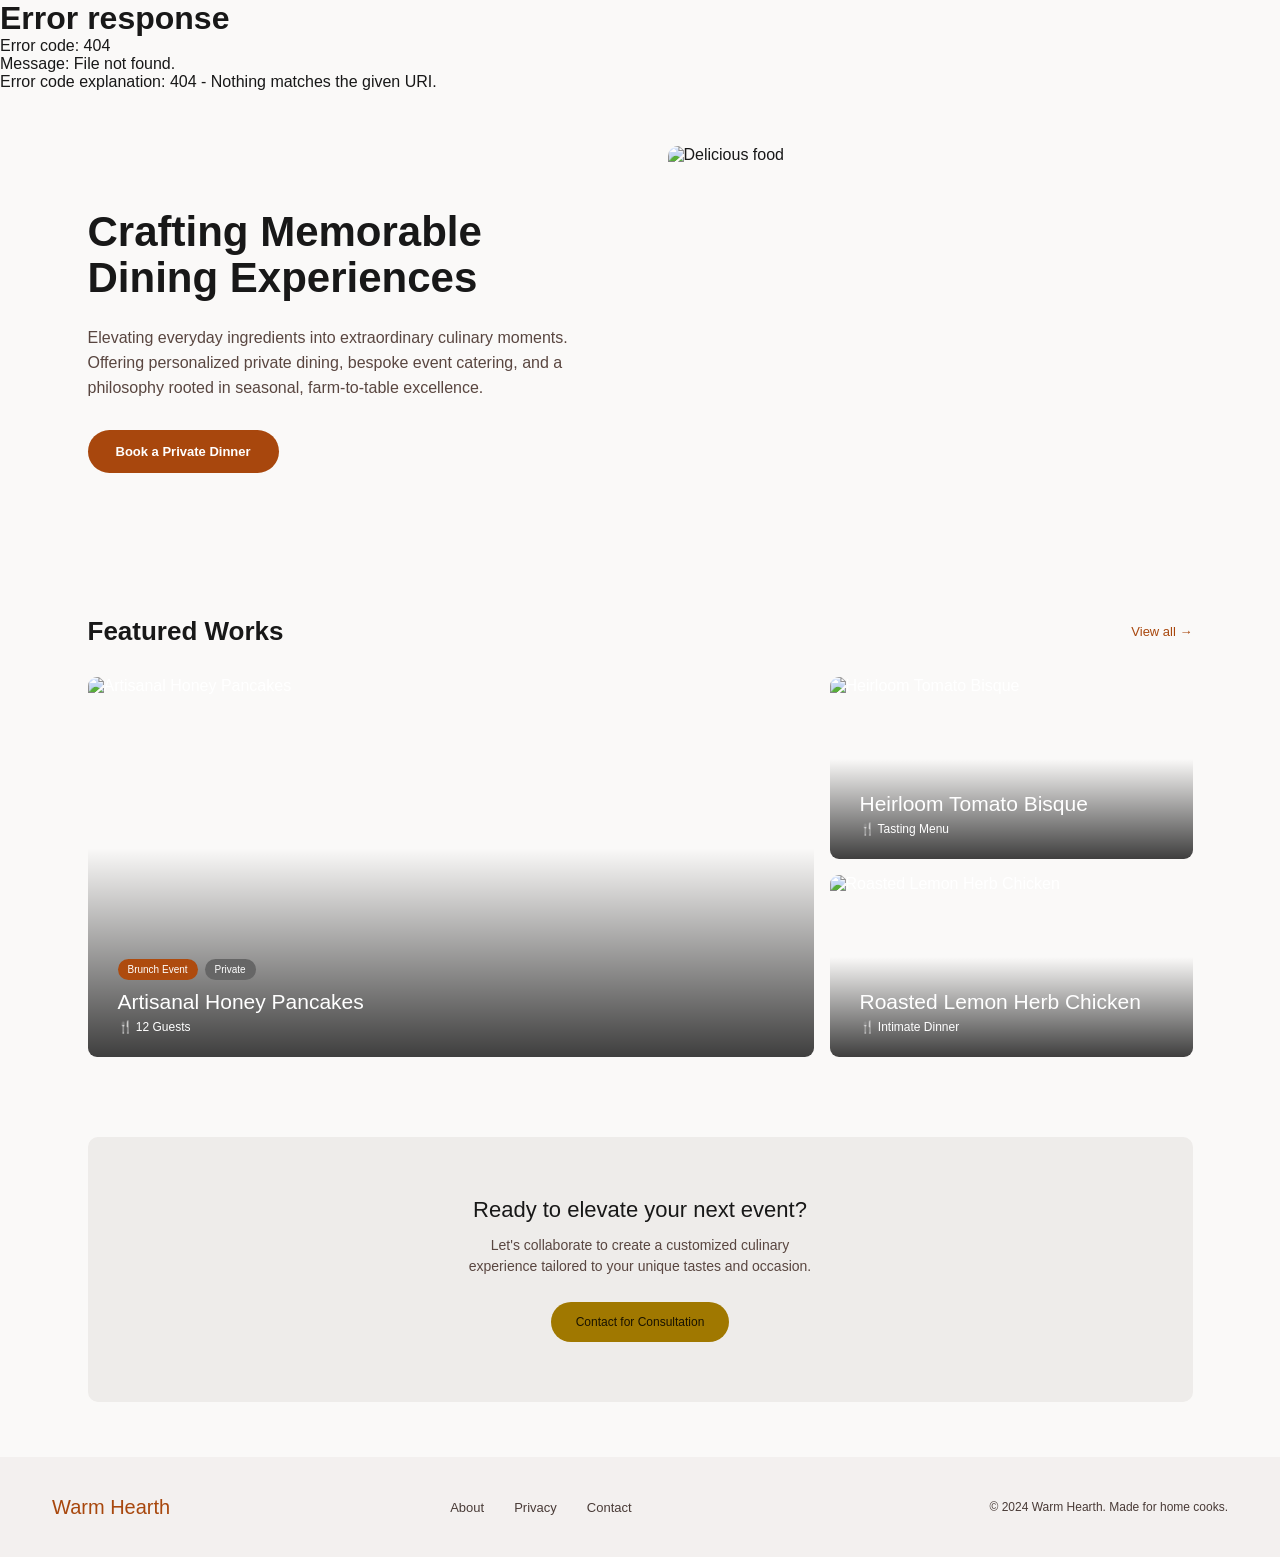
==== index.html @ 5e0e545a "Create Chef Elena website" ====
<!DOCTYPE html>
<html lang="en">

<head>

    <meta charset="UTF-8">

    <meta name="viewport" content="width=device-width, initial-scale=1.0">

    <title>Warm Hearth - Home</title>

    <link rel="stylesheet" href="style.css">

</head>

<body>

    <div id="navbar"></div>

    <section class="hero">

        <div class="hero-text">

            <h1>
                Crafting Memorable<br>
                Dining Experiences
            </h1>

            <p>
                Elevating everyday ingredients into extraordinary culinary
                moments. Offering personalized private dining, bespoke
                event catering, and a philosophy rooted in seasonal,
                farm-to-table excellence.
            </p>

            <a href="#" class="main-button">
                Book a Private Dinner
            </a>

        </div>


        <div class="hero-image">

            <img
                src="https://images.unsplash.com/photo-1547592180-85f173990554?auto=format&fit=crop&w=1200&q=80"
                alt="Delicious food"
            >

        </div>

    </section>
    <section class="featured">

        <div class="section-heading">

            <h2>
                Featured Works
            </h2>

            <a href="projects.html">
                View all →
            </a>

        </div>


        <div class="works">

            <div class="work-card big-card">

                <img
                    src="https://images.unsplash.com/photo-1528207776546-365bb710ee93?auto=format&fit=crop&w=1200&q=80"
                    alt="Artisanal Honey Pancakes"
                >

                <div class="card-content">

                    <div class="tags">

                        <span class="orange-tag">
                            Brunch Event
                        </span>

                        <span class="gray-tag">
                            Private
                        </span>

                    </div>

                    <h3>
                        Artisanal Honey Pancakes
                    </h3>

                    <p>
                        🍴 12 Guests
                    </p>

                </div>

            </div>
            <div class="right-cards">

                <div class="work-card small-card">

                    <img
                        src="https://images.unsplash.com/photo-1547592180-85f173990554?auto=format&fit=crop&w=800&q=80"
                        alt="Heirloom Tomato Bisque"
                    >

                    <div class="card-content">

                        <h3>
                            Heirloom Tomato Bisque
                        </h3>

                        <p>
                            🍴 Tasting Menu
                        </p>

                    </div>

                </div>


                <div class="work-card small-card">

                    <img
                        src="https://images.unsplash.com/photo-1532550907401-a500c9a57435?auto=format&fit=crop&w=800&q=80"
                        alt="Roasted Lemon Herb Chicken"
                    >

                    <div class="card-content">

                        <h3>
                            Roasted Lemon Herb Chicken
                        </h3>

                        <p>
                            🍴 Intimate Dinner
                        </p>

                    </div>

                </div>

            </div>

        </div>

    </section>


    <section class="cta">

        <h2>
            Ready to elevate your next event?
        </h2>

        <p>
            Let's collaborate to create a customized culinary<br>
            experience tailored to your unique tastes and occasion.
        </p>

        <a href="#" class="cta-button">
            Contact for Consultation
        </a>

    </section>
    <div id="footer"></div>
    <script>

        fetch("navbar.html")
            .then(response => response.text())
            .then(data => {

                document.getElementById("navbar").innerHTML = data;
                document.querySelector(".home-link").classList.add("active");

            });


        fetch("footer.html")
            .then(response => response.text())
            .then(data => {

                document.getElementById("footer").innerHTML = data;

            });

    </script>


</body>

</html>
---- style.css ----
*{
    margin: 0;
    padding: 0;
    box-sizing: border-box;
}

body {
    font-family: Arial, sans-serif;
    background: #faf9f8;
    color: #181818;
}

a {
    text-decoration: none;
    color: inherit;
}



.navbar {
    width: 100%;
    height: 70px;

    display: flex;
    align-items: center;

    padding: 0 52px;

    background: #fff;

    border-bottom: 1px solid #e8e5e3;
}



.logo {
    color: #a8470d;

    font-size: 36px;

    font-weight: 600;

    letter-spacing: -1px;
}



.nav-links {
    display: flex;

    align-items: center;

    gap: 38px;

    margin-left: auto;

    margin-right: 240px;
}

.nav-links a {
    position: relative;

    font-size: 14px;

    color: #33251f;

    padding: 25px 0;
}



.nav-links a.active {
    color: #9e3f0b;
}

.nav-links a.active::after {
    content: "";

    position: absolute;

    left: 0;

    bottom: 16px;

    width: 100%;

    height: 2px;

    background: #a8470d;
}



.nav-icons {
    display: flex;

    align-items: center;

    gap: 23px;

    font-size: 24px;

    color: #38261f;
}

.nav-icons span {
    cursor: pointer;
}




.hero {
    max-width: 1105px;

    margin: 55px auto;

    display: grid;

    grid-template-columns: 1fr 1fr;

    gap: 55px;

    align-items: center;
}

.hero-text h1 {
    font-size: 42px;

    line-height: 1.1;

    margin-bottom: 25px;

    font-weight: 600;
}

.hero-text p {
    max-width: 490px;

    font-size: 16px;

    line-height: 1.55;

    color: #594640;

    margin-bottom: 30px;
}

.main-button {
    display: inline-block;

    background: #a8470d;

    color: white;

    padding: 14px 28px;

    border-radius: 30px;

    font-size: 13px;

    font-weight: 600;
}

.hero-image {
    height: 390px;

    overflow: hidden;

    border-radius: 10px;
}

.hero-image img {
    width: 100%;
    height: 100%;

    object-fit: cover;
}



.featured {
    max-width: 1105px;

    margin: 80px auto;
}

.section-heading {
    display: flex;

    justify-content: space-between;

    align-items: center;

    margin-bottom: 30px;
}

.section-heading h2 {
    font-size: 26px;
}

.section-heading a {
    color: #a8470d;

    font-size: 13px;
}

.works {
    display: grid;

    grid-template-columns: 2fr 1fr;

    gap: 16px;
}

.work-card {
    position: relative;

    overflow: hidden;

    border-radius: 9px;

    color: white;
}

.work-card img {
    width: 100%;
    height: 100%;

    object-fit: cover;

    display: block;
}

.work-card::after {
    content: "";

    position: absolute;

    left: 0;
    right: 0;
    bottom: 0;

    height: 55%;

    background: linear-gradient(
        transparent,
        rgba(0, 0, 0, .75)
    );
}

.big-card {
    height: 380px;
}

.right-cards {
    display: flex;

    flex-direction: column;

    gap: 16px;
}

.small-card {
    height: 182px;
}

.card-content {
    position: absolute;

    left: 30px;
    bottom: 23px;

    z-index: 2;
}

.card-content h3 {
    font-size: 21px;

    margin-top: 10px;

    font-weight: 500;
}

.card-content p {
    font-size: 12px;

    margin-top: 6px;
}

.tags {
    display: flex;

    gap: 7px;
}

.tags span {
    padding: 5px 10px;

    border-radius: 15px;

    font-size: 10px;
}

.orange-tag {
    background: #ae4b0e;
}

.gray-tag {
    background: #666;
}



.cta {
    max-width: 1105px;

    margin: 50px auto;

    padding: 60px 20px;

    background: #eeecea;

    border-radius: 10px;

    text-align: center;
}

.cta h2 {
    font-size: 22px;

    font-weight: 500;

    margin-bottom: 12px;
}

.cta p {
    color: #594640;

    font-size: 14px;

    line-height: 1.5;

    margin-bottom: 25px;
}

.cta-button {
    display: inline-block;

    padding: 13px 25px;

    background: #a07800;

    color: #191300;

    border-radius: 25px;

    font-size: 12px;
}



.project-header {
    max-width: 1105px;

    margin: 43px auto 0;
}

.project-header h1 {
    font-size: 28px;

    font-weight: 600;

    margin-bottom: 12px;
}

.project-header p {
    max-width: 650px;

    font-size: 16px;

    line-height: 1.5;

    color: #594640;
}



.projects {
    max-width: 1105px;

    margin: 55px auto 0;

    display: grid;

    grid-template-columns: 2fr 1fr;

    gap: 20px;
}



.large-project {
    min-height: 730px;

    display: flex;

    flex-direction: column;

    background: #fff;

    border: 1px solid #ddd8d5;

    border-radius: 8px;

    overflow: hidden;
}

.large-project > img {
    width: 100%;

    height: 340px;

    object-fit: cover;
}

.project-content {
    flex: 1;

    padding: 32px;

    display: flex;

    flex-direction: column;
}

.project-content h2 {
    font-size: 22px;

    font-weight: 500;

    margin-top: 20px;

    margin-bottom: 7px;
}

.project-content p {
    font-size: 14px;

    line-height: 1.55;

    color: #594640;
}

.project-content a {
    margin-top: auto;

    color: #a8470d;

    font-size: 13px;
}


/* =========================================
   RIGHT PROJECT CARDS
========================================= */

.project-right {
    display: flex;

    flex-direction: column;

    gap: 20px;
}

.project-card {
    background: white;

    border: 1px solid #ddd8d5;

    border-radius: 8px;

    overflow: hidden;
}

.project-card > img {
    width: 100%;

    height: 165px;

    object-fit: cover;
}

.card-info {
    padding: 20px;
}

.card-info h2 {
    font-size: 20px;

    font-weight: 500;

    margin-top: 13px;

    margin-bottom: 5px;
}

.card-info p {
    font-size: 13px;

    line-height: 1.5;

    color: #594640;
}



.tag {
    display: inline-block;

    padding: 5px 12px;

    border-radius: 15px;

    background: #e9e7d6;

    color: #403b28;

    font-size: 10px;
}

.tag.yellow {
    background: #f8d98b;
}

.tag.pink {
    background: #ffd2c1;
}

.tag.gray {
    background: #e5e2e0;
}



.small-projects {
    max-width: 1105px;

    margin: 20px auto 55px;

    display: grid;

    grid-template-columns: 1fr 1fr;

    gap: 20px;
}

.small-project {
    min-height: 235px;

    display: grid;

    grid-template-columns: 40% 60%;

    background: white;

    border: 1px solid #ddd8d5;

    border-radius: 8px;

    overflow: hidden;
}

.small-project > img {
    width: 100%;

    height: 100%;

    object-fit: cover;
}

.small-project-content {
    padding: 20px;

    display: flex;

    flex-direction: column;
}

.small-project-content h2 {
    font-size: 20px;

    line-height: 1.2;

    font-weight: 500;

    margin-top: 15px;

    margin-bottom: 7px;
}

.small-project-content p {
    font-size: 13px;

    line-height: 1.5;

    color: #594640;
}

.small-project-content a {
    margin-top: auto;

    color: #a8470d;

    font-size: 13px;
}



.footer {
    min-height: 100px;

    background: #f3f0ef;

    display: flex;

    align-items: center;

    padding: 0 52px;

    margin-top: 55px;
}

.footer-logo {
    color: #a8470d;

    font-size: 20px;

    font-weight: 500;
}

.footer-links {
    display: flex;

    gap: 30px;

    margin-left: 280px;
}

.footer-links a {
    font-size: 13px;

    color: #493b37;
}

.footer p {
    margin-left: auto;

    font-size: 12px;

    color: #493b37;
}


/* =========================================
   TABLET
========================================= */

@media (max-width: 900px) {

    .navbar {
        padding: 0 25px;
    }

    .nav-links {
        margin-right: 60px;

        gap: 20px;
    }

    .hero,
    .featured,
    .project-header,
    .projects,
    .small-projects,
    .cta {
        margin-left: 25px;

        margin-right: 25px;
    }

    .footer-links {
        margin-left: 80px;
    }

    .projects {
        grid-template-columns: 1fr;
    }

}


/* =========================================
   MOBILE
========================================= */

@media (max-width: 600px) {

    .navbar {
        height: auto;

        padding: 18px 20px;

        flex-wrap: wrap;
    }

    .logo {
        font-size: 28px;
    }

    .nav-icons {
        margin-left: auto;

        gap: 12px;

        font-size: 20px;
    }

    .nav-links {
        order: 3;

        width: 100%;

        margin: 12px 0 0;

        justify-content: center;
    }

    .nav-links a {
        padding: 8px 0;
    }

    .nav-links a.active::after {
        bottom: 0;
    }


    

    .hero {
        grid-template-columns: 1fr;

        margin-top: 35px;
    }

    .hero-text h1 {
        font-size: 34px;
    }

    .hero-image {
        height: 280px;
    }

    .works {
        grid-template-columns: 1fr;
    }

    .big-card {
        height: 330px;
    }


   

    .project-header {
        margin-top: 35px;
    }

    .project-header h1 {
        font-size: 25px;
    }

    .project-header p {
        font-size: 14px;
    }

    .large-project {
        min-height: auto;
    }

    .large-project > img {
        height: 250px;
    }

    .project-content {
        padding: 22px;
    }

    .project-content a {
        margin-top: 30px;
    }

    .small-projects {
        grid-template-columns: 1fr;
    }

    .small-project {
        grid-template-columns: 1fr;
    }

    .small-project > img {
        height: 220px;
    }


    

    .footer {
        padding: 30px 20px;

        flex-direction: column;

        gap: 20px;

        text-align: center;
    }

    .footer-links {
        margin: 0;

        gap: 20px;
    }

    .footer p {
        margin: 0;
    }

}
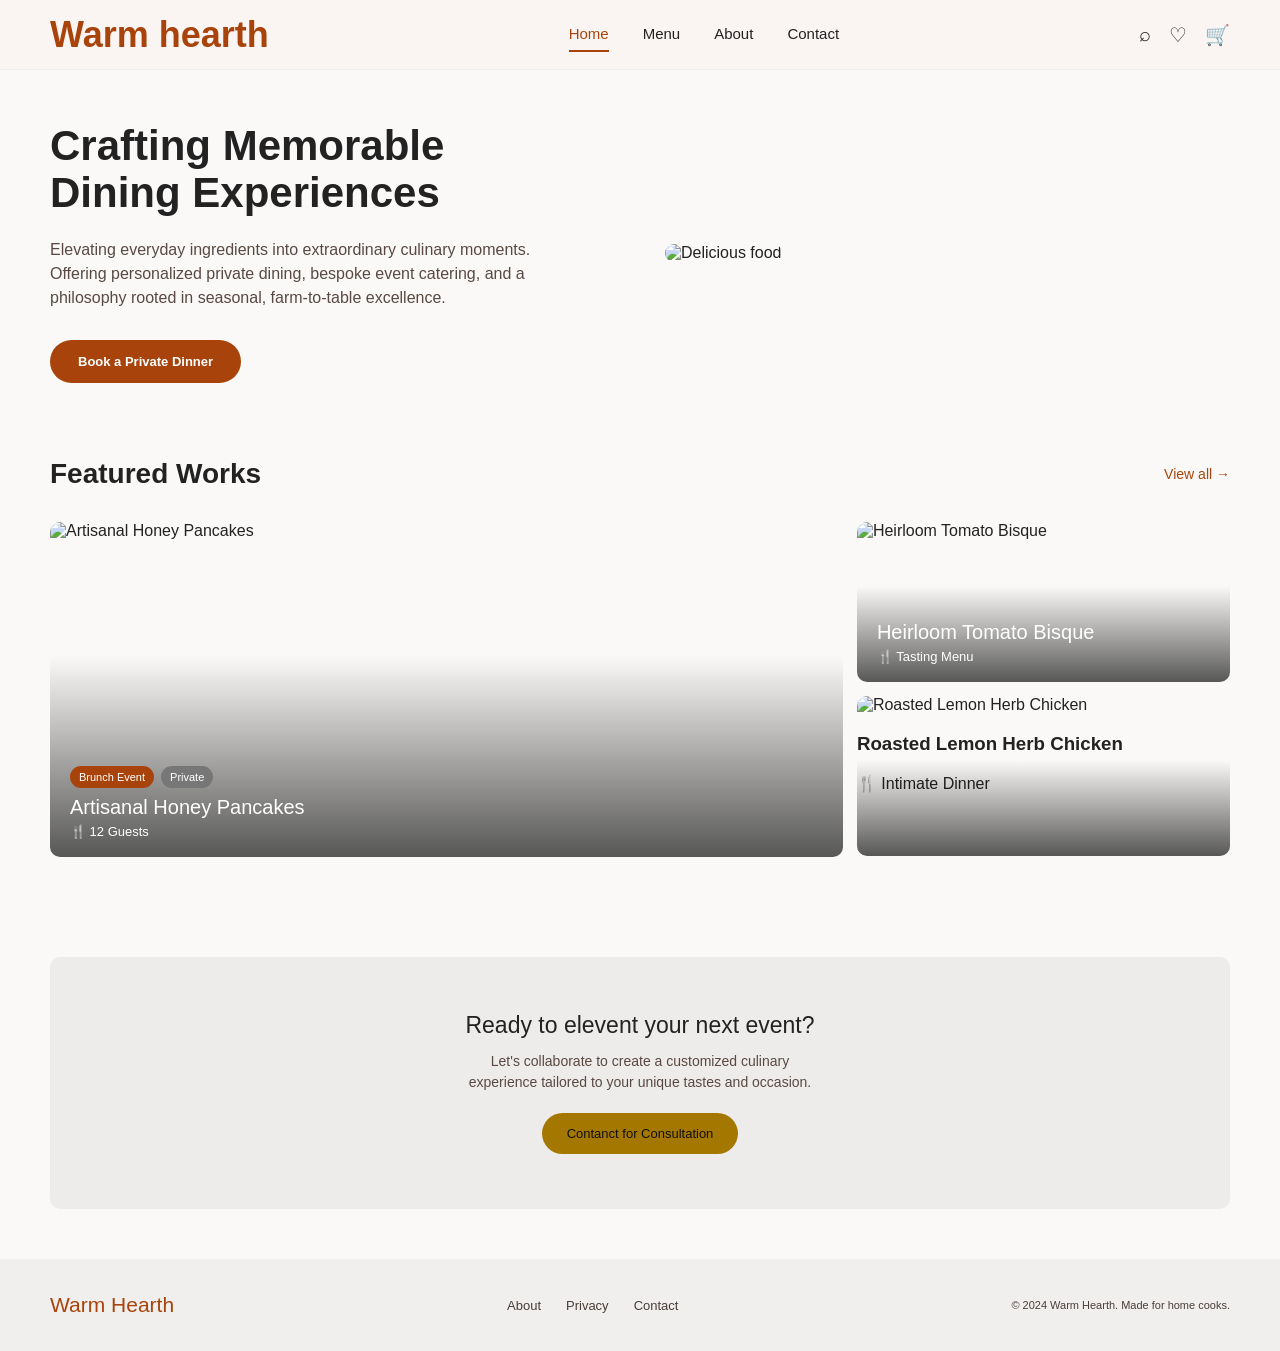
==== commit e2faff56: "Updated website HTML and CSS" ====
--- a/index.html
+++ b/index.html
@@ -1,45 +1,53 @@
 <!DOCTYPE html>
 <html lang="en">
-
 <head>
-
     <meta charset="UTF-8">
-
     <meta name="viewport" content="width=device-width, initial-scale=1.0">
-
-    <title>Warm Hearth - Home</title>
-
+    <title>Warm Heath - Home</title>
     <link rel="stylesheet" href="style.css">
 
 </head>
+<body> <nav class="navbar">
+<div class="logo">
+    Warm hearth
+    </div>
+    <div class="nav-links">
+        <a href="index.html"class="active">
+            Home
+        </a>
+        <a href="projects.html">
+            Menu
+        </a>
+        <a href="#">
+            About
+        </a>
+        <a href="#">
+            Contact
+        </a>
+    </div>
+    <div class="nav-icons">
+        <span>⌕</span>
+        <span>♡</span>
+        <span>🛒</span>
 
-<body>
-
-    <div id="navbar"></div>
-
+    </div>
+</nav>
     <section class="hero">
-
         <div class="hero-text">
-
-            <h1>
-                Crafting Memorable<br>
+            <h1>Crafting Memorable<br>
                 Dining Experiences
             </h1>
-
             <p>
                 Elevating everyday ingredients into extraordinary culinary
                 moments. Offering personalized private dining, bespoke
                 event catering, and a philosophy rooted in seasonal,
                 farm-to-table excellence.
             </p>
-
             <a href="#" class="main-button">
                 Book a Private Dinner
             </a>
 
         </div>
-
-
         <div class="hero-image">
 
             <img
@@ -49,8 +57,8 @@
 
         </div>
 
-    </section>
-    <section class="featured">
+        </section>
+        <section class="featured">
 
         <div class="section-heading">
 
@@ -63,134 +71,76 @@
             </a>
 
         </div>
-
-
-        <div class="works">
-
-            <div class="work-card big-card">
-
+        <div class="Work">
+            <div class="Work-card big-card">
                 <img
-                    src="https://images.unsplash.com/photo-1528207776546-365bb710ee93?auto=format&fit=crop&w=1200&q=80"
-                    alt="Artisanal Honey Pancakes"
-                >
-
+                src="https://images.unsplash.com/photo-1528207776546-365bb710ee93?auto=format&fit=crop&w=1200&q=80"
+                alt="Artisanal Honey Pancakes">
                 <div class="card-content">
-
                     <div class="tags">
-
                         <span class="orange-tag">
                             Brunch Event
                         </span>
-
                         <span class="gray-tag">
                             Private
                         </span>
-
                     </div>
-
                     <h3>
                         Artisanal Honey Pancakes
                     </h3>
-
-                    <p>
-                        🍴 12 Guests
-                    </p>
-
+                    <p>🍴 12 Guests</p>
                 </div>
-
+            </div> 
+            <div class="right-cards">
+                <div class="work-card small-card">
+                    <img
+                    src="https://images.unsplash.com/photo-1547592180-85f173990554?auto=format&fit=crop&w=800&q=80"
+                    alt="Heirloom Tomato Bisque">
+                    <div class="card-content">
+                        <h3>Heirloom Tomato Bisque</h3>
+                        <p>🍴 Tasting Menu</p>
+                    </div>
+                </div>
+                <div class="work-card small-card">
+                    <img
+                    src="https://images.unsplash.com/photo-1532550907401-a500c9a57435?auto=format&fit=crop&w=800&q=80"
+                    alt="Roasted Lemon Herb Chicken">
+                    <h3>Roasted Lemon Herb Chicken</h3>
+                    <p>🍴 Intimate Dinner</p>
+                </div>
             </div>
-            <div class="right-cards">
-
-                <div class="work-card small-card">
-
-                    <img
-                        src="https://images.unsplash.com/photo-1547592180-85f173990554?auto=format&fit=crop&w=800&q=80"
-                        alt="Heirloom Tomato Bisque"
-                    >
-
-                    <div class="card-content">
-
-                        <h3>
-                            Heirloom Tomato Bisque
-                        </h3>
-
-                        <p>
-                            🍴 Tasting Menu
-                        </p>
-
-                    </div>
-
-                </div>
+        </div> 
+    </div> 
+    </section>
+    <section class="cta">
+        <h2>Ready to elevent your next event?</h2>
+        <p>Let's collaborate to create a customized culinary<br>
+            experience tailored to your unique tastes and occasion.
+        </p>
+        <a href="#" class="cta-button">
+            Contanct for Consultation
+        </a>
+    </section>
+    <footer class="footer">
+        <div class="footer-logo">
+            Warm Hearth
+        </div>
+        <div class="footer-links">
+            <a href="#">
+                About
+            </a>
+            <a href="#">
+                Privacy
+            </a>
+            <a href="#">
+                Contact
+            </a>
+        </div>
+        <p>© 2024 Warm Hearth. Made for home cooks.</p>
+    </footer>
 
 
-                <div class="work-card small-card">
+    
+</body>
+</html>
 
-                    <img
-                        src="https://images.unsplash.com/photo-1532550907401-a500c9a57435?auto=format&fit=crop&w=800&q=80"
-                        alt="Roasted Lemon Herb Chicken"
-                    >
-
-                    <div class="card-content">
-
-                        <h3>
-                            Roasted Lemon Herb Chicken
-                        </h3>
-
-                        <p>
-                            🍴 Intimate Dinner
-                        </p>
-
-                    </div>
-
-                </div>
-
-            </div>
-
-        </div>
-
-    </section>
-
-
-    <section class="cta">
-
-        <h2>
-            Ready to elevate your next event?
-        </h2>
-
-        <p>
-            Let's collaborate to create a customized culinary<br>
-            experience tailored to your unique tastes and occasion.
-        </p>
-
-        <a href="#" class="cta-button">
-            Contact for Consultation
-        </a>
-
-    </section>
-    <div id="footer"></div>
-    <script>
-
-        fetch("navbar.html")
-            .then(response => response.text())
-            .then(data => {
-
-                document.getElementById("navbar").innerHTML = data;
-                document.querySelector(".home-link").classList.add("active");
-
-            });
-
-
-        fetch("footer.html")
-            .then(response => response.text())
-            .then(data => {
-
-                document.getElementById("footer").innerHTML = data;
-
-            });
-
-    </script>
-
-
-</body>
-
-</html>
--- a/style.css
+++ b/style.css
@@ -1,839 +1,330 @@
-
- *{
+*{
+    box-sizing: border-box;
+}
+body{
     margin: 0;
     padding: 0;
-    box-sizing: border-box;
-}
-
-body {
     font-family: Arial, sans-serif;
-    background: #faf9f8;
-    color: #181818;
-}
-
+    background-color: #faf9f7;
+    color: #222;
+}
 a {
     text-decoration: none;
-    color: inherit;
-}
-
-
-
+    color: #222;
+
+}
 .navbar {
-    width: 100%;
     height: 70px;
-
     display: flex;
     align-items: center;
-
-    padding: 0 52px;
-
-    background: #fff;
-
-    border-bottom: 1px solid #e8e5e3;
-}
-
-
-
+    justify-content: space-between;
+    padding: 0 50px;
+    background-color: #faf5f3;
+    border-bottom: 1px solid #eeeeee;
+
+}
 .logo {
-    color: #a8470d;
-
     font-size: 36px;
-
+    font-weight: bold;
+    color: #a8440b;
+}
+.nav-links {
+    display: flex;
+    gap: 34px;
+}
+.nav-links a {
+    font-size: 15px;
+    padding: 8px 0;
+}
+.nav-links .active {
+    color: #a8440b;
+    border-bottom: 2px solid #a8440b;
+}
+.nav-icons {
+    display: flex;
+    gap: 18px;
+    font-size: 20px;
+}
+.hero {
+    display: flex;
+    align-items: center;
+    justify-content: space-between;
+    gap: 50px;
+    padding:  52px 50px 75px;
+
+}
+.hero-text {
+    width: 48%;
+
+}
+.hero-text h1{
+    margin: 0 0 22px;
+    font-size: 42px;
+    line-height:1.12;
     font-weight: 600;
-
-    letter-spacing: -1px;
-}
-
-
-
-.nav-links {
-    display: flex;
-
-    align-items: center;
-
-    gap: 38px;
-
-    margin-left: auto;
-
-    margin-right: 240px;
-}
-
-.nav-links a {
-    position: relative;
-
-    font-size: 14px;
-
-    color: #33251f;
-
-    padding: 25px 0;
-}
-
-
-
-.nav-links a.active {
-    color: #9e3f0b;
-}
-
-.nav-links a.active::after {
-    content: "";
-
-    position: absolute;
-
-    left: 0;
-
-    bottom: 16px;
-
-    width: 100%;
-
-    height: 2px;
-
-    background: #a8470d;
-}
-
-
-
-.nav-icons {
-    display: flex;
-
-    align-items: center;
-
-    gap: 23px;
-
-    font-size: 24px;
-
-    color: #38261f;
-}
-
-.nav-icons span {
-    cursor: pointer;
-}
-
-
-
-
-.hero {
-    max-width: 1105px;
-
-    margin: 55px auto;
-
-    display: grid;
-
-    grid-template-columns: 1fr 1fr;
-
-    gap: 55px;
-
-    align-items: center;
-}
-
-.hero-text h1 {
-    font-size: 42px;
-
-    line-height: 1.1;
-
-    margin-bottom: 25px;
-
-    font-weight: 600;
-}
-
-.hero-text p {
-    max-width: 490px;
-
+}
+.hero-text p{
+    max-width: 520px;
+    margin: 0;
     font-size: 16px;
-
-    line-height: 1.55;
-
-    color: #594640;
-
-    margin-bottom: 30px;
-}
-
+    line-height: 1.5;
+    color: #594942;
+}
 .main-button {
     display: inline-block;
-
-    background: #a8470d;
-
-    color: white;
-
+    margin-top: 30px;
     padding: 14px 28px;
-
+    background-color: #a8440b;
+    color: white;
     border-radius: 30px;
-
     font-size: 13px;
-
-    font-weight: 600;
-}
-
-.hero-image {
-    height: 390px;
-
-    overflow: hidden;
-
-    border-radius: 10px;
-}
-
+    font-weight: bold;
+}
+.hero-image{
+    width: 48%;
+}
 .hero-image img {
     width: 100%;
-    height: 100%;
-
+    height: 350px;
     object-fit: cover;
-}
-
-
-
-.featured {
-    max-width: 1105px;
-
-    margin: 80px auto;
-}
-
+    border-radius: 10px;
+}
+.featured{
+    padding: 0 50px 50px;
+}
 .section-heading {
     display: flex;
-
     justify-content: space-between;
-
     align-items: center;
-
-    margin-bottom: 30px;
-}
-
+    margin-bottom: 32px;
+
+}
 .section-heading h2 {
-    font-size: 26px;
-}
-
+    margin: 0;
+    font-size: 28px;
+
+}
 .section-heading a {
-    color: #a8470d;
-
-    font-size: 13px;
-}
-
-.works {
-    display: grid;
-
-    grid-template-columns: 2fr 1fr;
-
-    gap: 16px;
-}
-
+    color: #a8440b;
+    font-size: 14px;
+}
+.Work {
+    display: flex;
+    gap: 14px;
+}
+.Work-card,
 .work-card {
     position: relative;
-
     overflow: hidden;
-
-    border-radius: 9px;
-
-    color: white;
-}
-
-.work-card img {
+    border-radius: 10px;
+}
+.big-card {
+    width: 68%;
+    height: 335px;
+}
+.big-card img {
     width: 100%;
     height: 100%;
-
     object-fit: cover;
-
-    display: block;
-}
-
-.work-card::after {
+}
+.right-cards {
+    width: 32%;
+    display: flex;
+    flex-direction: column;
+    gap: 14px;
+}
+.small-card {
+    width: 100%;
+    height: 160px;
+}
+.small-card img {
+    width: 100%;
+    height: 100%;
+    object-fit: cover;
+}
+.big-card::after,
+.small-card::after {
     content: "";
-
     position: absolute;
-
     left: 0;
     right: 0;
     bottom: 0;
 
-    height: 55%;
+    height: 60%;
 
     background: linear-gradient(
         transparent,
-        rgba(0, 0, 0, .75)
+        rgba(0, 0, 0, 0.65)
     );
-}
-
-.big-card {
-    height: 380px;
-}
-
-.right-cards {
-    display: flex;
-
-    flex-direction: column;
-
-    gap: 16px;
-}
-
-.small-card {
-    height: 182px;
 }
 
 .card-content {
     position: absolute;
-
-    left: 30px;
-    bottom: 23px;
-
     z-index: 2;
+
+    left: 20px;
+    bottom: 18px;
+
+    color: white;
 }
 
 .card-content h3 {
-    font-size: 21px;
-
-    margin-top: 10px;
-
-    font-weight: 500;
+    margin: 8px 0 5px;
+    font-size: 20px;
+    font-weight: normal;
+    color: white;
 }
 
 .card-content p {
-    font-size: 12px;
-
-    margin-top: 6px;
-}
-
+    margin: 0;
+    font-size: 13px;
+    color: white;
+}
 .tags {
     display: flex;
-
     gap: 7px;
 }
 
-.tags span {
-    padding: 5px 10px;
-
-    border-radius: 15px;
-
-    font-size: 10px;
-}
-
 .orange-tag {
-    background: #ae4b0e;
+    background-color: #a8440b;
+    color: white;
+    padding: 5px 9px;
+    border-radius: 12px;
+    font-size: 11px;
 }
 
 .gray-tag {
-    background: #666;
-}
-
-
-
+    background-color: #777;
+    color: white;
+    padding: 5px 9px;
+    border-radius: 12px;
+    font-size: 11px;
+}
 .cta {
-    max-width: 1105px;
-
-    margin: 50px auto;
-
-    padding: 60px 20px;
-
-    background: #eeecea;
-
+    margin: 50px;
+    padding: 55px 20px;
+    text-align: center;
+    background-color: #eeecea;
     border-radius: 10px;
-
-    text-align: center;
 }
 
 .cta h2 {
-    font-size: 22px;
-
-    font-weight: 500;
-
-    margin-bottom: 12px;
+    margin: 0 0 12px;
+    font-size: 23px;
+    font-weight: normal;
 }
 
 .cta p {
-    color: #594640;
-
+    margin: 0;
+    color: #594942;
     font-size: 14px;
-
     line-height: 1.5;
-
-    margin-bottom: 25px;
 }
 
 .cta-button {
     display: inline-block;
-
+    margin-top: 20px;
     padding: 13px 25px;
-
-    background: #a07800;
-
-    color: #191300;
-
+    background-color: #a47700;
+    color: #111;
     border-radius: 25px;
-
-    font-size: 12px;
-}
-
-
-
-.project-header {
-    max-width: 1105px;
-
-    margin: 43px auto 0;
-}
-
-.project-header h1 {
-    font-size: 28px;
-
-    font-weight: 600;
-
-    margin-bottom: 12px;
-}
-
-.project-header p {
-    max-width: 650px;
-
-    font-size: 16px;
-
-    line-height: 1.5;
-
-    color: #594640;
-}
-
-
-
-.projects {
-    max-width: 1105px;
-
-    margin: 55px auto 0;
-
-    display: grid;
-
-    grid-template-columns: 2fr 1fr;
-
-    gap: 20px;
-}
-
-
-
-.large-project {
-    min-height: 730px;
-
-    display: flex;
-
-    flex-direction: column;
-
-    background: #fff;
-
-    border: 1px solid #ddd8d5;
-
-    border-radius: 8px;
-
-    overflow: hidden;
-}
-
-.large-project > img {
-    width: 100%;
-
-    height: 340px;
-
-    object-fit: cover;
-}
-
-.project-content {
-    flex: 1;
-
-    padding: 32px;
-
-    display: flex;
-
-    flex-direction: column;
-}
-
-.project-content h2 {
-    font-size: 22px;
-
-    font-weight: 500;
-
-    margin-top: 20px;
-
-    margin-bottom: 7px;
-}
-
-.project-content p {
-    font-size: 14px;
-
-    line-height: 1.55;
-
-    color: #594640;
-}
-
-.project-content a {
-    margin-top: auto;
-
-    color: #a8470d;
-
     font-size: 13px;
 }
-
-
-/* =========================================
-   RIGHT PROJECT CARDS
-========================================= */
-
-.project-right {
-    display: flex;
-
-    flex-direction: column;
-
-    gap: 20px;
-}
-
-.project-card {
-    background: white;
-
-    border: 1px solid #ddd8d5;
-
-    border-radius: 8px;
-
-    overflow: hidden;
-}
-
-.project-card > img {
-    width: 100%;
-
-    height: 165px;
-
-    object-fit: cover;
-}
-
-.card-info {
-    padding: 20px;
-}
-
-.card-info h2 {
-    font-size: 20px;
-
-    font-weight: 500;
-
-    margin-top: 13px;
-
-    margin-bottom: 5px;
-}
-
-.card-info p {
+.footer {
+    display: flex;
+    justify-content: space-between;
+    align-items: center;
+    padding: 34px 50px;
+    background-color: #f1efed;
+}
+
+.footer-logo {
+    font-size: 21px;
+    color: #a8440b;
+}
+
+.footer-links {
+    display: flex;
+    gap: 25px;
+}
+
+.footer-links a {
+    color: #493d38;
     font-size: 13px;
-
-    line-height: 1.5;
-
-    color: #594640;
-}
-
-
-
-.tag {
-    display: inline-block;
-
-    padding: 5px 12px;
-
-    border-radius: 15px;
-
-    background: #e9e7d6;
-
-    color: #403b28;
-
-    font-size: 10px;
-}
-
-.tag.yellow {
-    background: #f8d98b;
-}
-
-.tag.pink {
-    background: #ffd2c1;
-}
-
-.tag.gray {
-    background: #e5e2e0;
-}
-
-
-
-.small-projects {
-    max-width: 1105px;
-
-    margin: 20px auto 55px;
-
-    display: grid;
-
-    grid-template-columns: 1fr 1fr;
-
-    gap: 20px;
-}
-
-.small-project {
-    min-height: 235px;
-
-    display: grid;
-
-    grid-template-columns: 40% 60%;
-
-    background: white;
-
-    border: 1px solid #ddd8d5;
-
-    border-radius: 8px;
-
-    overflow: hidden;
-}
-
-.small-project > img {
-    width: 100%;
-
-    height: 100%;
-
-    object-fit: cover;
-}
-
-.small-project-content {
-    padding: 20px;
-
-    display: flex;
-
-    flex-direction: column;
-}
-
-.small-project-content h2 {
-    font-size: 20px;
-
-    line-height: 1.2;
-
-    font-weight: 500;
-
-    margin-top: 15px;
-
-    margin-bottom: 7px;
-}
-
-.small-project-content p {
-    font-size: 13px;
-
-    line-height: 1.5;
-
-    color: #594640;
-}
-
-.small-project-content a {
-    margin-top: auto;
-
-    color: #a8470d;
-
-    font-size: 13px;
-}
-
-
-
-.footer {
-    min-height: 100px;
-
-    background: #f3f0ef;
-
-    display: flex;
-
-    align-items: center;
-
-    padding: 0 52px;
-
-    margin-top: 55px;
-}
-
-.footer-logo {
-    color: #a8470d;
-
-    font-size: 20px;
-
-    font-weight: 500;
-}
-
-.footer-links {
-    display: flex;
-
-    gap: 30px;
-
-    margin-left: 280px;
-}
-
-.footer-links a {
-    font-size: 13px;
-
-    color: #493b37;
 }
 
 .footer p {
-    margin-left: auto;
-
-    font-size: 12px;
-
-    color: #493b37;
-}
-
-
-/* =========================================
-   TABLET
-========================================= */
-
-@media (max-width: 900px) {
+    margin: 0;
+    font-size: 11px;
+    color: #493d38;
+}
+@media (max-width: 768px) {
 
     .navbar {
-        padding: 0 25px;
+        padding: 15px 20px;
+    }
+
+    .logo {
+        font-size: 25px;
     }
 
     .nav-links {
-        margin-right: 60px;
-
-        gap: 20px;
-    }
-
-    .hero,
-    .featured,
-    .project-header,
-    .projects,
-    .small-projects,
-    .cta {
-        margin-left: 25px;
-
-        margin-right: 25px;
-    }
-
-    .footer-links {
-        margin-left: 80px;
-    }
-
-    .projects {
-        grid-template-columns: 1fr;
-    }
-
-}
-
-
-/* =========================================
-   MOBILE
-========================================= */
-
-@media (max-width: 600px) {
-
-    .navbar {
-        height: auto;
-
-        padding: 18px 20px;
-
-        flex-wrap: wrap;
-    }
-
-    .logo {
-        font-size: 28px;
-    }
-
-    .nav-icons {
-        margin-left: auto;
-
-        gap: 12px;
-
-        font-size: 20px;
-    }
-
-    .nav-links {
-        order: 3;
-
-        width: 100%;
-
-        margin: 12px 0 0;
-
-        justify-content: center;
+        gap: 15px;
     }
 
     .nav-links a {
-        padding: 8px 0;
-    }
-
-    .nav-links a.active::after {
-        bottom: 0;
-    }
-
-
-    
+        font-size: 12px;
+    }
 
     .hero {
-        grid-template-columns: 1fr;
-
-        margin-top: 35px;
+        flex-direction: column;
+        padding: 35px 20px;
+    }
+
+    .hero-text {
+        width: 100%;
+    }
+
+    .hero-image {
+        width: 100%;
     }
 
     .hero-text h1 {
         font-size: 34px;
     }
 
-    .hero-image {
+    .hero-image img {
         height: 280px;
     }
 
-    .works {
-        grid-template-columns: 1fr;
+    .featured {
+        padding: 20px;
+    }
+
+    .Work {
+        flex-direction: column;
     }
 
     .big-card {
-        height: 330px;
-    }
-
-
-   
-
-    .project-header {
-        margin-top: 35px;
-    }
-
-    .project-header h1 {
-        font-size: 25px;
-    }
-
-    .project-header p {
-        font-size: 14px;
-    }
-
-    .large-project {
-        min-height: auto;
-    }
-
-    .large-project > img {
-        height: 250px;
-    }
-
-    .project-content {
-        padding: 22px;
-    }
-
-    .project-content a {
-        margin-top: 30px;
-    }
-
-    .small-projects {
-        grid-template-columns: 1fr;
-    }
-
-    .small-project {
-        grid-template-columns: 1fr;
-    }
-
-    .small-project > img {
-        height: 220px;
-    }
-
-
-    
+        width: 100%;
+    }
+
+    .right-cards {
+        width: 100%;
+    }
+
+    .small-card {
+        width: 100%;
+    }
+
+    .cta {
+        margin: 30px 20px;
+    }
 
     .footer {
-        padding: 30px 20px;
-
         flex-direction: column;
-
         gap: 20px;
-
         text-align: center;
     }
-
-    .footer-links {
-        margin: 0;
-
-        gap: 20px;
-    }
-
-    .footer p {
-        margin: 0;
-    }
-
-}+}
+
